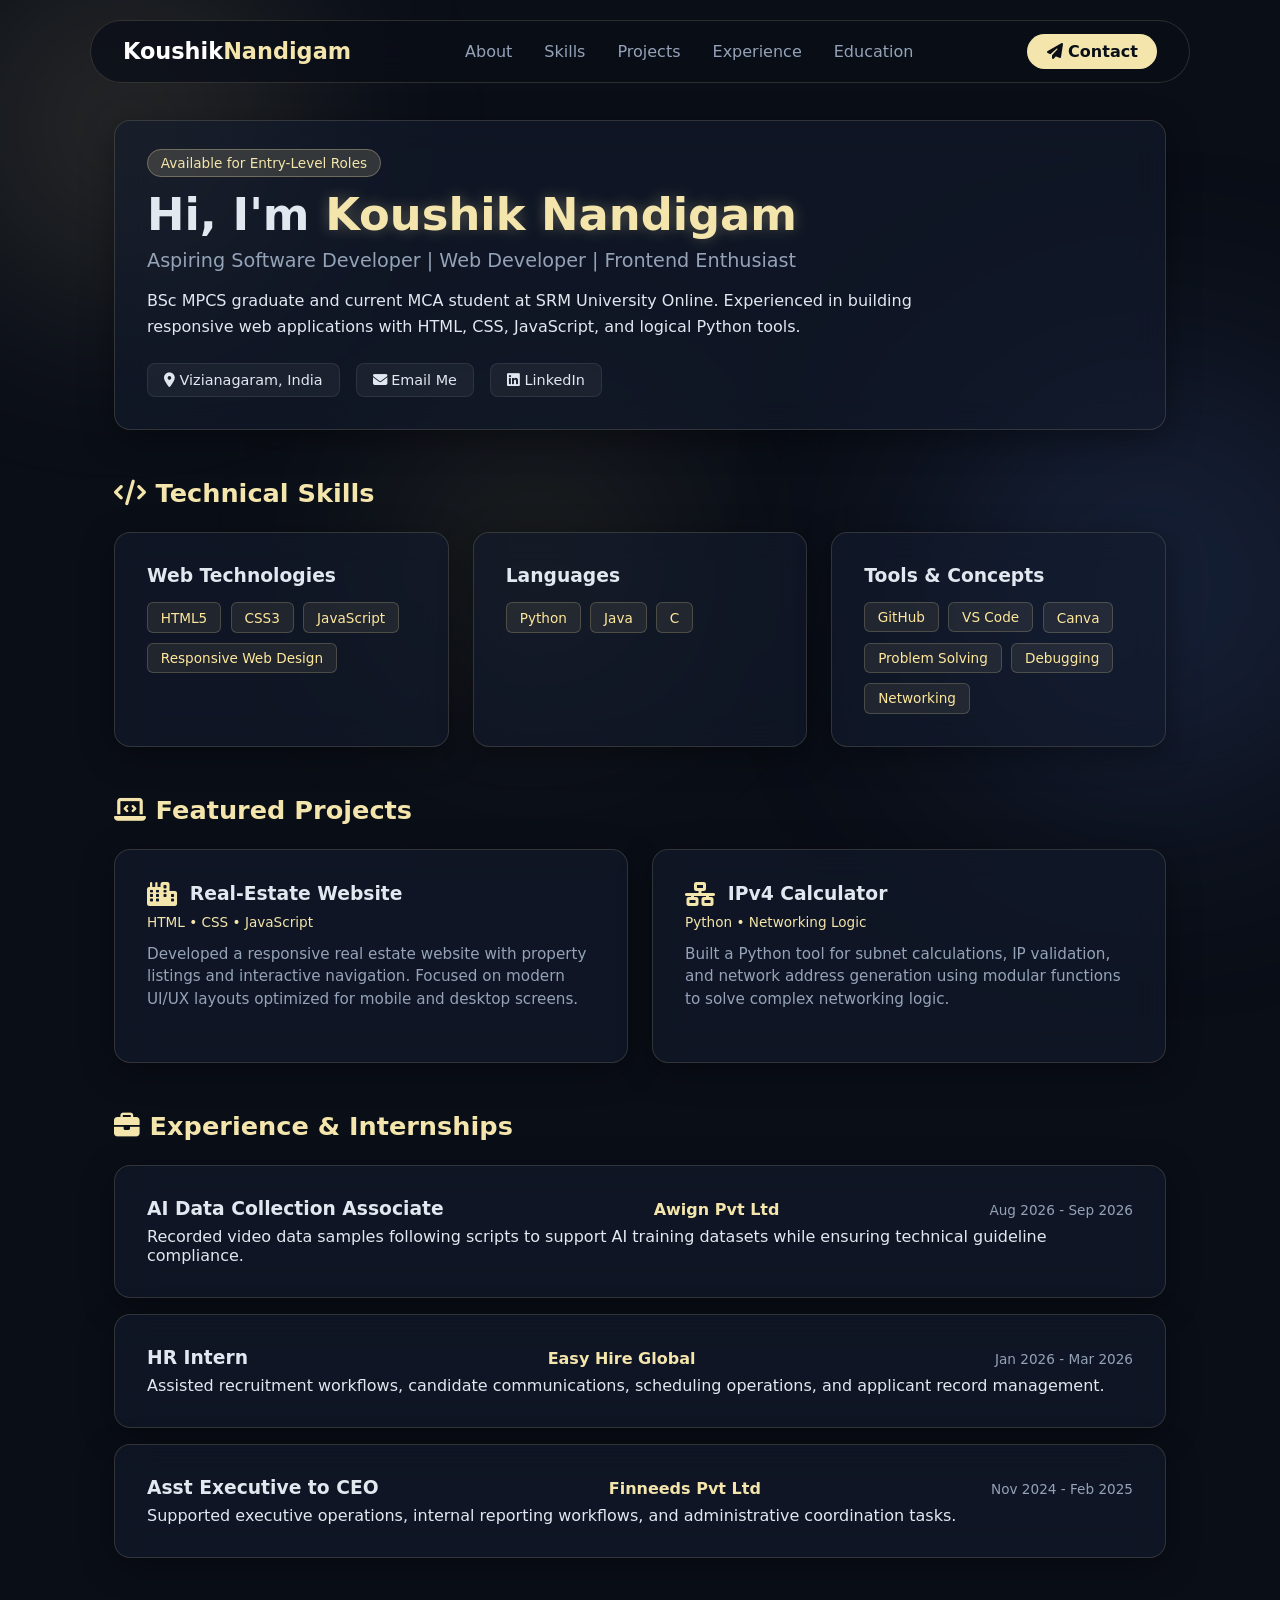
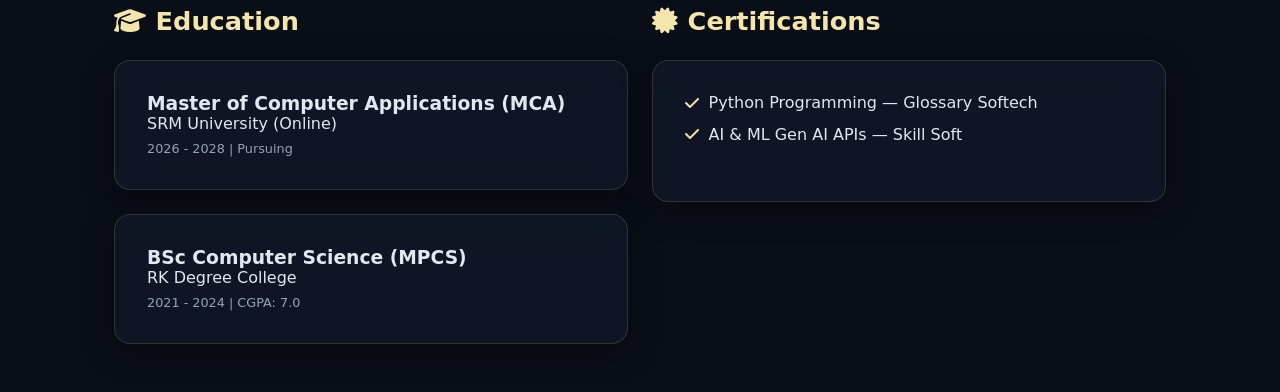
==== index.html @ 9cb1142a "Add files via upload" ====
<!DOCTYPE html>
<html lang="en">
<head>
    <meta charset="UTF-8">
    <meta name="viewport" content="width=device-width, initial-scale=1.0">
    <title>Koushik Nandigam | Software & Frontend Developer</title>
    <link rel="stylesheet" href="style.css">
    <!-- Font Awesome Icons -->
    <link rel="stylesheet" href="https://cdnjs.cloudflare.com/ajax/libs/font-awesome/6.4.0/css/all.min.css">
</head>
<body>

    <!-- Background Animated Glow Orbs -->
    <div class="glow-orb orb-1"></div>
    <div class="glow-orb orb-2"></div>
    <div class="glow-orb orb-3"></div>

    <!-- Navigation -->
    <nav class="glass-nav">
        <div class="logo">Koushik<span>Nandigam</span></div>
        <ul class="nav-links">
            <li><a href="#about">About</a></li>
            <li><a href="#skills">Skills</a></li>
            <li><a href="#projects">Projects</a></li>
            <li><a href="#experience">Experience</a></li>
            <li><a href="#education">Education</a></li>
        </ul>
        <a href="mailto:nandigamkoushik16@gmail.com" class="btn-primary"><i class="fa-solid fa-paper-plane"></i> Contact</a>
    </nav>

    <!-- Main Container -->
    <main class="container">

        <!-- Hero Section -->
        <section id="about" class="glass-card hero-card">
            <div class="hero-content">
                <span class="badge">Available for Entry-Level Roles</span>
                <h1>Hi, I'm <span class="highlight">Koushik Nandigam</span></h1>
                <p class="subtitle">Aspiring Software Developer | Web Developer | Frontend Enthusiast</p>
                <p class="bio">
                    BSc MPCS graduate and current MCA student at SRM University Online. Experienced in building responsive web applications with HTML, CSS, JavaScript, and logical Python tools.
                </p>
                <div class="contact-chips">
                    <span class="chip"><i class="fa-solid fa-location-dot"></i> Vizianagaram, India</span>
                    <a href="mailto:nandigamkoushik16@gmail.com" class="chip interactive"><i class="fa-solid fa-envelope"></i> Email Me</a>
                    <a href="https://linkedin.com/in/koushik-nandigam" target="_blank" class="chip interactive"><i class="fa-brands fa-linkedin"></i> LinkedIn</a>
                </div>
            </div>
        </section>

        <!-- Skills Section -->
        <section id="skills" class="section">
            <h2 class="section-title"><i class="fa-solid fa-code"></i> Technical Skills</h2>
            <div class="grid-3">
                <div class="glass-card skill-group">
                    <h3>Web Technologies</h3>
                    <div class="tags">
                        <span class="tag">HTML5</span>
                        <span class="tag">CSS3</span>
                        <span class="tag">JavaScript</span>
                        <span class="tag">Responsive Web Design</span>
                    </div>
                </div>
                <div class="glass-card skill-group">
                    <h3>Languages</h3>
                    <div class="tags">
                        <span class="tag">Python</span>
                        <span class="tag">Java</span>
                        <span class="tag">C</span>
                    </div>
                </div>
                <div class="glass-card skill-group">
                    <h3>Tools & Concepts</h3>
                    <div class="tags">
                        <span class="tag">GitHub</span>
                        <span class="tag">VS Code</span>
                        <span class="tag">Canva</span>
                        <span class="tag">Problem Solving</span>
                        <span class="tag">Debugging</span>
                        <span class="tag">Networking</span>
                    </div>
                </div>
            </div>
        </section>

        <!-- Projects Section -->
        <section id="projects" class="section">
            <h2 class="section-title"><i class="fa-solid fa-laptop-code"></i> Featured Projects</h2>
            <div class="grid-2">
                <div class="glass-card project-card">
                    <div class="project-header">
                        <i class="fa-solid fa-city project-icon"></i>
                        <h3>Real-Estate Website</h3>
                    </div>
                    <p class="project-tech">HTML • CSS • JavaScript</p>
                    <p class="project-desc">
                        Developed a responsive real estate website with property listings and interactive navigation. Focused on modern UI/UX layouts optimized for mobile and desktop screens.
                    </p>
                </div>

                <div class="glass-card project-card">
                    <div class="project-header">
                        <i class="fa-solid fa-network-wired project-icon"></i>
                        <h3>IPv4 Calculator</h3>
                    </div>
                    <p class="project-tech">Python • Networking Logic</p>
                    <p class="project-desc">
                        Built a Python tool for subnet calculations, IP validation, and network address generation using modular functions to solve complex networking logic.
                    </p>
                </div>
            </div>
        </section>

        <!-- Experience Section -->
        <section id="experience" class="section">
            <h2 class="section-title"><i class="fa-solid fa-briefcase"></i> Experience & Internships</h2>
            <div class="timeline">
                <div class="glass-card timeline-item">
                    <div class="timeline-header">
                        <h3>AI Data Collection Associate</h3>
                        <span class="company">Awign Pvt Ltd</span>
                        <span class="date">Aug 2026 - Sep 2026</span>
                    </div>
                    <p>Recorded video data samples following scripts to support AI training datasets while ensuring technical guideline compliance.</p>
                </div>

                <div class="glass-card timeline-item">
                    <div class="timeline-header">
                        <h3>HR Intern</h3>
                        <span class="company">Easy Hire Global</span>
                        <span class="date">Jan 2026 - Mar 2026</span>
                    </div>
                    <p>Assisted recruitment workflows, candidate communications, scheduling operations, and applicant record management.</p>
                </div>

                <div class="glass-card timeline-item">
                    <div class="timeline-header">
                        <h3>Asst Executive to CEO</h3>
                        <span class="company">Finneeds Pvt Ltd</span>
                        <span class="date">Nov 2024 - Feb 2025</span>
                    </div>
                    <p>Supported executive operations, internal reporting workflows, and administrative coordination tasks.</p>
                </div>
            </div>
        </section>

        <!-- Education & Certifications -->
        <section id="education" class="section">
            <div class="grid-2">
                <div>
                    <h2 class="section-title"><i class="fa-solid fa-graduation-cap"></i> Education</h2>
                    <div class="glass-card edu-card">
                        <h3>Master of Computer Applications (MCA)</h3>
                        <p class="institution">SRM University (Online)</p>
                        <span class="badge-sm">2026 - 2028 | Pursuing</span>
                    </div>
                    <div class="glass-card edu-card margin-top">
                        <h3>BSc Computer Science (MPCS)</h3>
                        <p class="institution">RK Degree College</p>
                        <span class="badge-sm">2021 - 2024 | CGPA: 7.0</span>
                    </div>
                </div>

                <div>
                    <h2 class="section-title"><i class="fa-solid fa-certificate"></i> Certifications</h2>
                    <div class="glass-card cert-card">
                        <ul>
                            <li><i class="fa-solid fa-check"></i> Python Programming — Glossary Softech</li>
                            <li><i class="fa-solid fa-check"></i> AI & ML Gen AI APIs — Skill Soft</li>
                            <li><i class="fa-solid fa-
---- style.css ----
/* Color Scheme: Midnight Indigo & Vanilla Accent */
:root {
    --bg-dark: #0a0e17;
    --card-bg: rgba(19, 27, 46, 0.6);
    --card-border: rgba(243, 229, 171, 0.15);
    --vanilla-primary: #f3e5ab;
    --vanilla-glow: #ffe89c;
    --text-main: #e2e8f0;
    --text-muted: #94a3b8;
}

* {
    margin: 0;
    padding: 0;
    box-sizing: border-box;
    scroll-behavior: smooth;
}

body {
    font-family: 'Segoe UI', system-ui, -apple-system, sans-serif;
    background-color: var(--bg-dark);
    color: var(--text-main);
    overflow-x: hidden;
    position: relative;
    min-height: 100vh;
}

/* Background Animated Glass Glows */
.glow-orb {
    position: fixed;
    border-radius: 50%;
    filter: blur(100px);
    z-index: -1;
    animation: floatOrb 12s infinite alternate ease-in-out;
}

.orb-1 {
    width: 350px;
    height: 350px;
    background: rgba(243, 229, 171, 0.12);
    top: -50px;
    left: -50px;
}

.orb-2 {
    width: 450px;
    height: 450px;
    background: rgba(45, 64, 110, 0.35);
    bottom: 10%;
    right: -100px;
    animation-delay: -5s;
}

.orb-3 {
    width: 300px;
    height: 300px;
    background: rgba(255, 232, 156, 0.08);
    top: 45%;
    left: 30%;
}

@keyframes floatOrb {
    0% { transform: translate(0, 0) scale(1); }
    100% { transform: translate(40px, 50px) scale(1.1); }
}

/* Base Glassmorphism Card Style */
.glass-card {
    background: var(--card-bg);
    backdrop-filter: blur(16px);
    -webkit-backdrop-filter: blur(16px);
    border: 1px solid var(--card-border);
    border-radius: 16px;
    padding: 2rem;
    box-shadow: 0 8px 32px 0 rgba(0, 0, 0, 0.37);
    transition: all 0.3s cubic-bezier(0.25, 0.8, 0.25, 1);
}

.glass-card:hover {
    transform: translateY(-6px);
    border-color: rgba(243, 229, 171, 0.4);
    box-shadow: 0 12px 40px 0 rgba(243, 229, 171, 0.12);
}

/* Navigation Bar */
.glass-nav {
    position: fixed;
    top: 20px;
    left: 50%;
    transform: translateX(-50%);
    width: 90%;
    max-width: 1100px;
    padding: 0.8rem 2rem;
    background: rgba(10, 14, 23, 0.75);
    backdrop-filter: blur(20px);
    border: 1px solid var(--card-border);
    border-radius: 50px;
    display: flex;
    justify-content: space-between;
    align-items: center;
    z-index: 1000;
}

.logo {
    font-size: 1.4rem;
    font-weight: 700;
    color: #fff;
}

.logo span {
    color: var(--vanilla-primary);
}

.nav-links {
    display: flex;
    list-style: none;
    gap: 2rem;
}

.nav-links a {
    color: var(--text-muted);
    text-decoration: none;
    font-weight: 500;
    transition: color 0.3s;
}

.nav-links a:hover {
    color: var(--vanilla-primary);
}

/* Container */
.container {
    max-width: 1100px;
    margin: 120px auto 40px auto;
    padding: 0 1.5rem;
}

/* Hero Section */
.hero-card {
    margin-bottom: 3rem;
}

.badge {
    background: rgba(243, 229, 171, 0.15);
    color: var(--vanilla-primary);
    padding: 0.3rem 0.8rem;
    border-radius: 20px;
    font-size: 0.85rem;
    border: 1px solid rgba(243, 229, 171, 0.3);
}

h1 {
    font-size: 2.8rem;
    margin: 1rem 0 0.5rem 0;
}

.highlight {
    color: var(--vanilla-primary);
    text-shadow: 0 0 15px rgba(243, 229, 171, 0.3);
}

.subtitle {
    font-size: 1.2rem;
    color: var(--text-muted);
    margin-bottom: 1rem;
}

.bio {
    line-height: 1.6;
    margin-bottom: 1.5rem;
    max-width: 800px;
}

.contact-chips {
    display: flex;
    gap: 1rem;
    flex-wrap: wrap;
}

.chip {
    background: rgba(255, 255, 255, 0.05);
    padding: 0.5rem 1rem;
    border-radius: 8px;
    font-size: 0.9rem;
    color: var(--text-main);
    text-decoration: none;
    border: 1px solid rgba(255, 255, 255, 0.08);
}

.chip.interactive:hover {
    background: var(--vanilla-primary);
    color: var(--bg-dark);
    font-weight: 600;
}

/* Section Common Styling */
.section {
    margin-bottom: 3rem;
}

.section-title {
    font-size: 1.6rem;
    margin-bottom: 1.5rem;
    color: var(--vanilla-primary);
    display: flex;
    align-items: center;
    gap: 0.6rem;
}

/* Grids */
.grid-2 {
    display: grid;
    grid-template-columns: repeat(auto-fit, minmax(320px, 1fr));
    gap: 1.5rem;
}

.grid-3 {
    display: grid;
    grid-template-columns: repeat(auto-fit, minmax(250px, 1fr));
    gap: 1.5rem;
}

/* Skills */
.tags {
    display: flex;
    flex-wrap: wrap;
    gap: 0.6rem;
    margin-top: 1rem;
}

.tag {
    background: rgba(243, 229, 171, 0.08);
    border: 1px solid rgba(243, 229, 171, 0.2);
    color: var(--vanilla-glow);
    padding: 0.4rem 0.8rem;
    border-radius: 6px;
    font-size: 0.85rem;
}

/* Projects */
.project-header {
    display: flex;
    align-items: center;
    gap: 0.8rem;
    margin-bottom: 0.5rem;
}

.project-icon {
    font-size: 1.5rem;
    color: var(--vanilla-primary);
}

.project-tech {
    color: var(--vanilla-primary);
    font-size: 0.85rem;
    margin-bottom: 0.8rem;
}

.project-desc {
    color: var(--text-muted);
    font-size: 0.95rem;
    line-height: 1.5;
    margin-bottom: 1.2rem;
}

/* Buttons */
.btn-primary {
    background: var(--vanilla-primary);
    color: var(--bg-dark);
    padding: 0.5rem 1.2rem;
    border-radius: 25px;
    text-decoration: none;
    font-weight: 600;
    transition: transform 0.2s, box-shadow 0.2s;
}

.btn-primary:hover {
    transform: scale(1.05);
    box-shadow: 0 0 15px rgba(243, 229, 171, 0.5);
}

.btn-secondary {
    background: transparent;
    border: 1px solid var(--vanilla-primary);
    color: var(--vanilla-primary);
    padding: 0.5rem 1rem;
    border-radius: 6px;
    cursor: pointer;
    transition: all 0.2s;
}

.btn-secondary:hover {
    background: var(--vanilla-primary);
    color: var(--bg-dark);
}

/* Timeline */
.timeline {
    display: flex;
    flex-direction: column;
    gap: 1rem;
}

.timeline-header {
    display: flex;
    flex-wrap: wrap;
    justify-content: space-between;
    align-items: baseline;
    margin-bottom: 0.5rem;
}

.company {
    color: var(--vanilla-primary);
    font-weight: 600;
}

.date {
    color: var(--text-muted);
    font-size: 0.85rem;
}

/* Education & Certifications */
.margin-top {
    margin-top: 1.5rem;
}

.badge-sm {
    display: inline-block;
    margin-top: 0.5rem;
    font-size: 0.8rem;
    color: var(--text-muted);
}

.cert-card ul {
    list-style: none;
}

.cert-card li {
    margin-bottom: 0.8rem;
    display: flex;
    align-items: center;
    gap: 0.6rem;
}

.cert-card i {
    color: var(--vanilla-primary);
}

footer {
    text-align: center;
    padding: 2rem;
    color: var(--text-muted);
    font-size: 0.85rem;
}
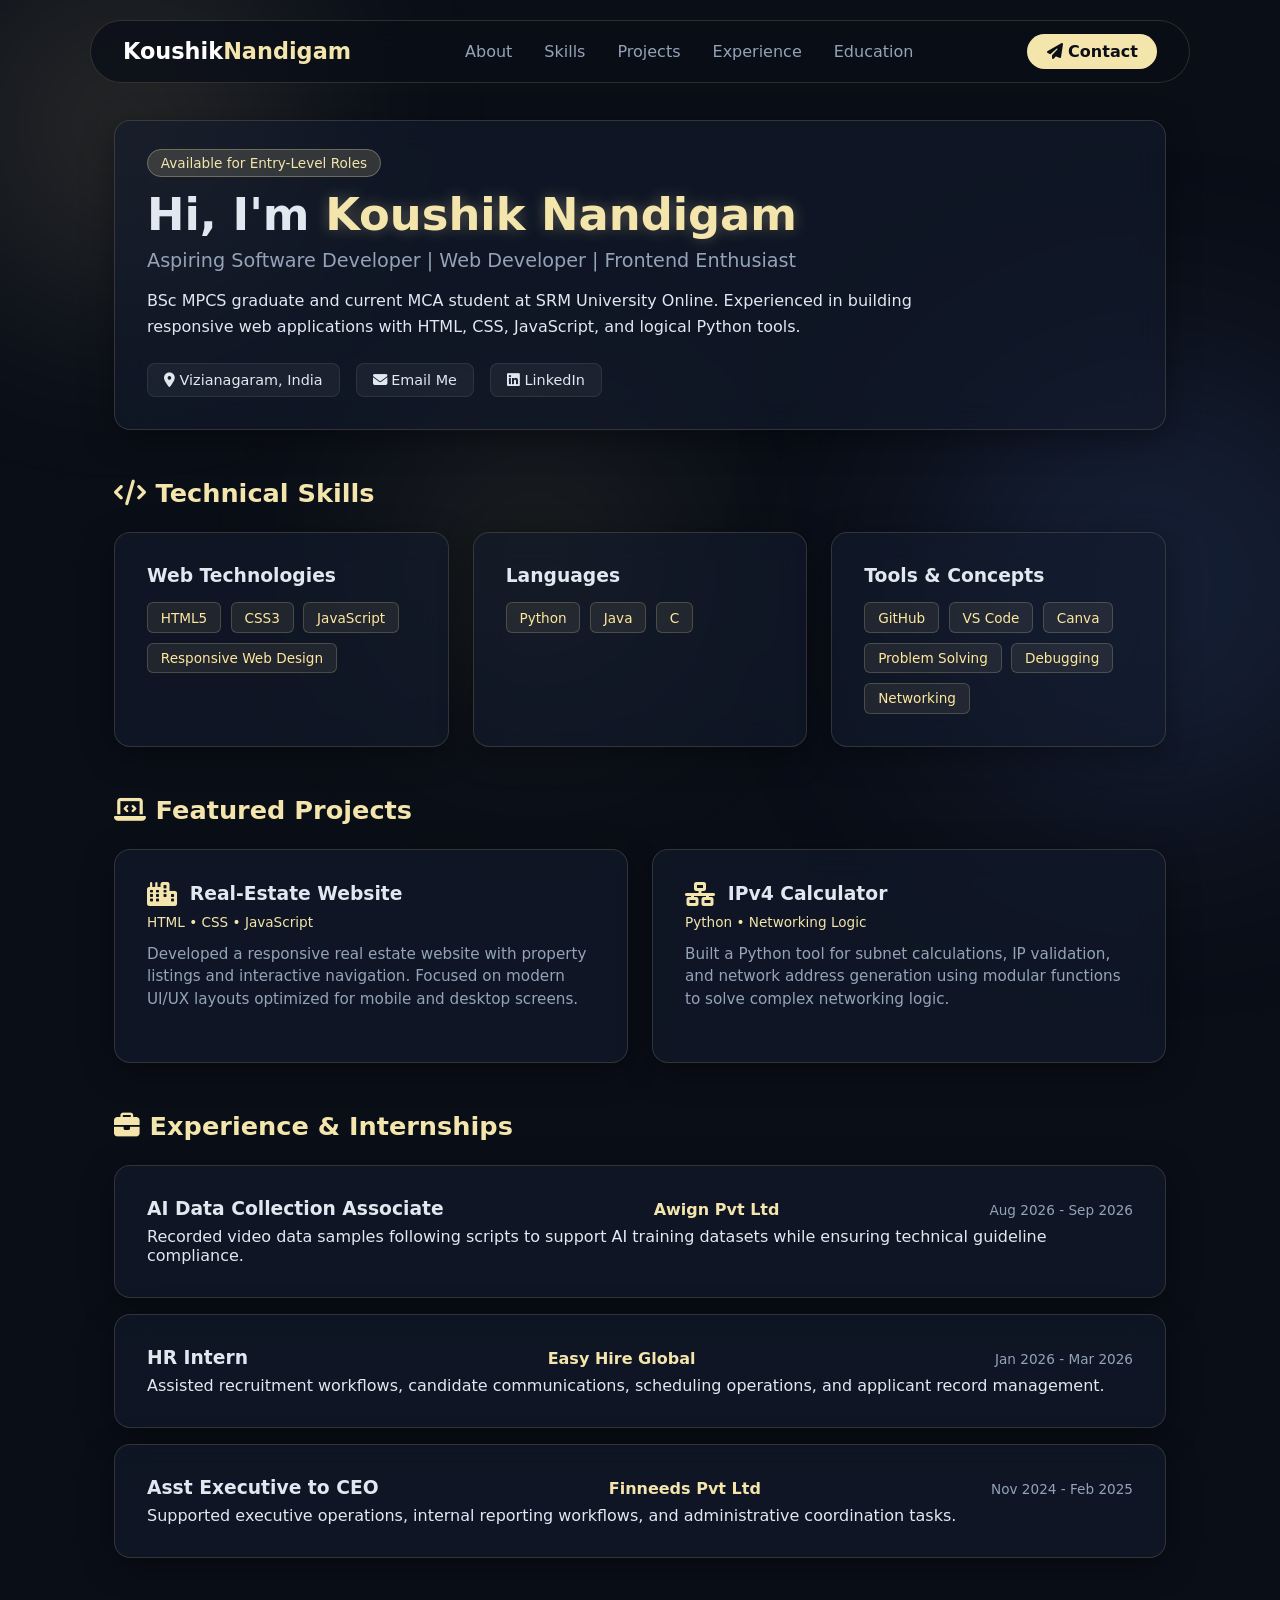
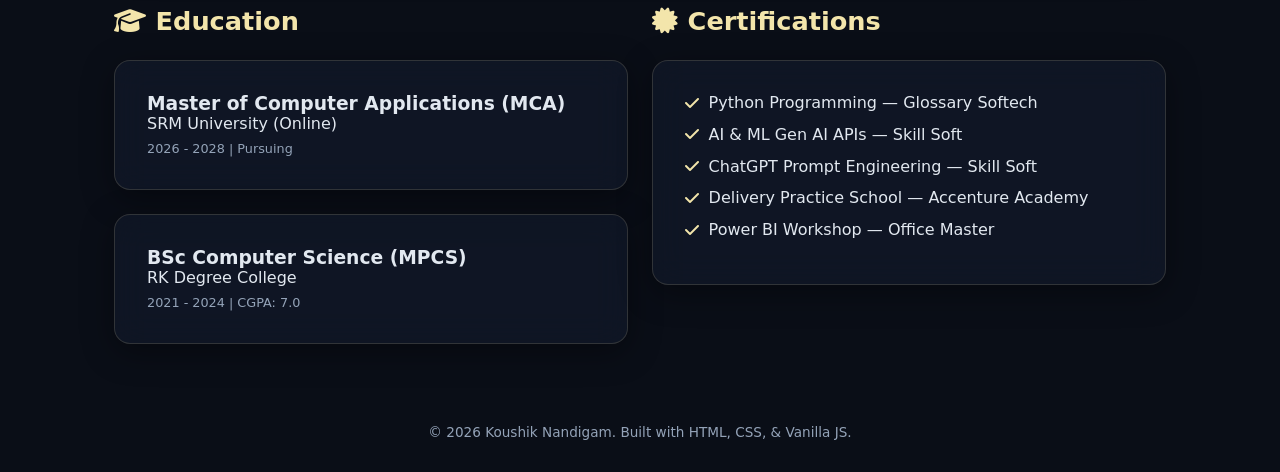
==== commit bffe071a: "Update index.html" ====
--- a/index.html
+++ b/index.html
@@ -167,4 +167,21 @@
                         <ul>
                             <li><i class="fa-solid fa-check"></i> Python Programming — Glossary Softech</li>
                             <li><i class="fa-solid fa-check"></i> AI & ML Gen AI APIs — Skill Soft</li>
-                            <li><i class="fa-solid fa-+                            <li><i class="fa-solid fa-check"></i> ChatGPT Prompt Engineering — Skill Soft</li>
+                            <li><i class="fa-solid fa-check"></i> Delivery Practice School — Accenture Academy</li>
+                            <li><i class="fa-solid fa-check"></i> Power BI Workshop — Office Master</li>
+                        </ul>
+                    </div>
+                </div>
+            </div>
+        </section>
+
+    </main>
+
+    <footer>
+        <p>© 2026 Koushik Nandigam. Built with HTML, CSS, & Vanilla JS.</p>
+    </footer>
+
+    <script src="script.js"></script>
+</body>
+</html>
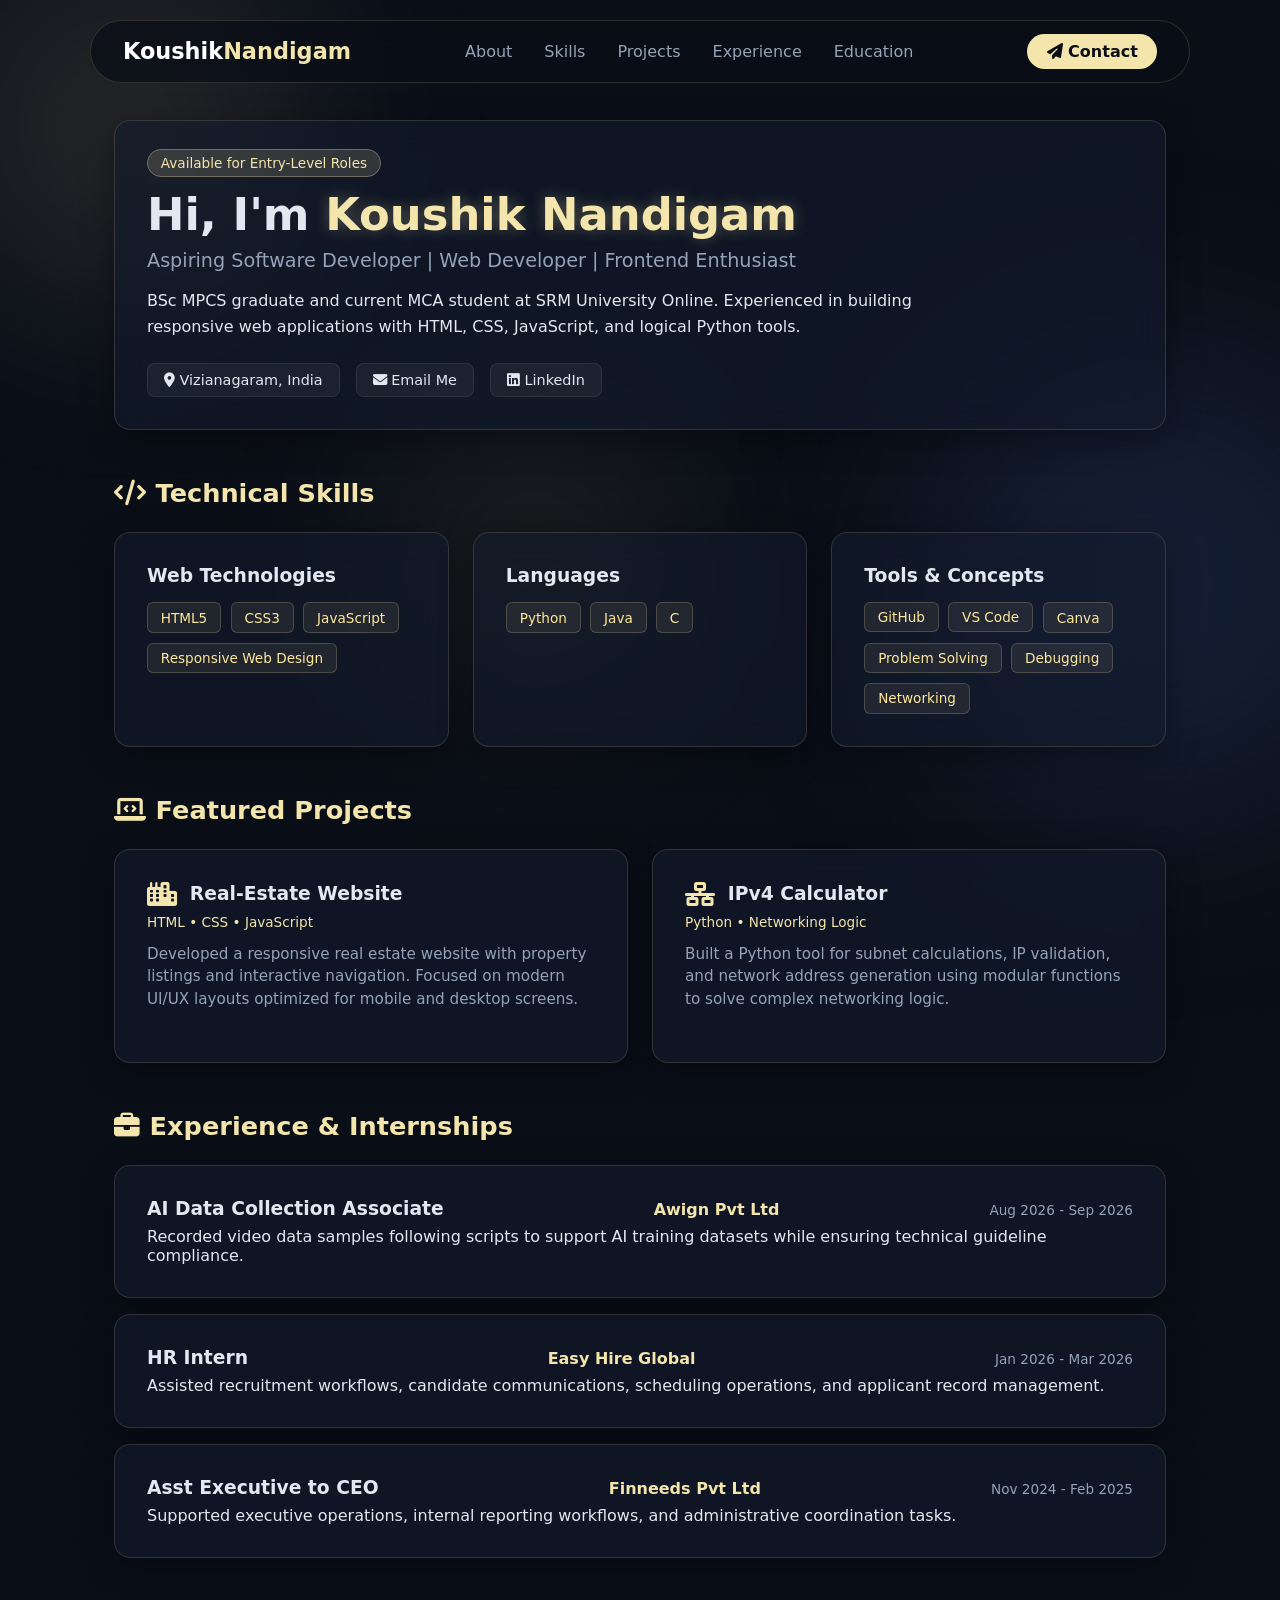
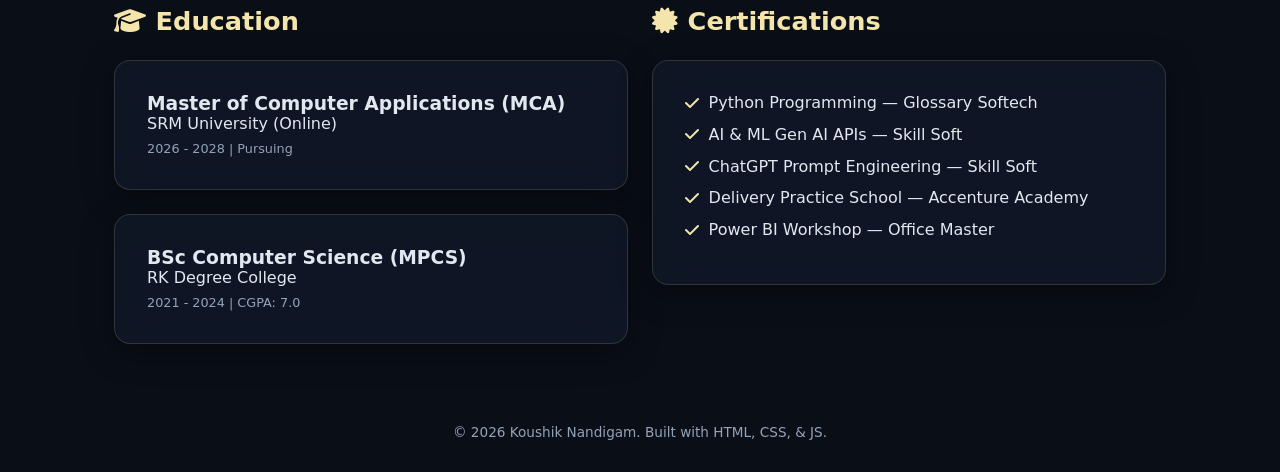
==== commit 4d257f24: "Update index.html" ====
--- a/index.html
+++ b/index.html
@@ -179,7 +179,7 @@
     </main>
 
     <footer>
-        <p>© 2026 Koushik Nandigam. Built with HTML, CSS, & Vanilla JS.</p>
+        <p>© 2026 Koushik Nandigam. Built with HTML, CSS, & JS.</p>
     </footer>
 
     <script src="script.js"></script>
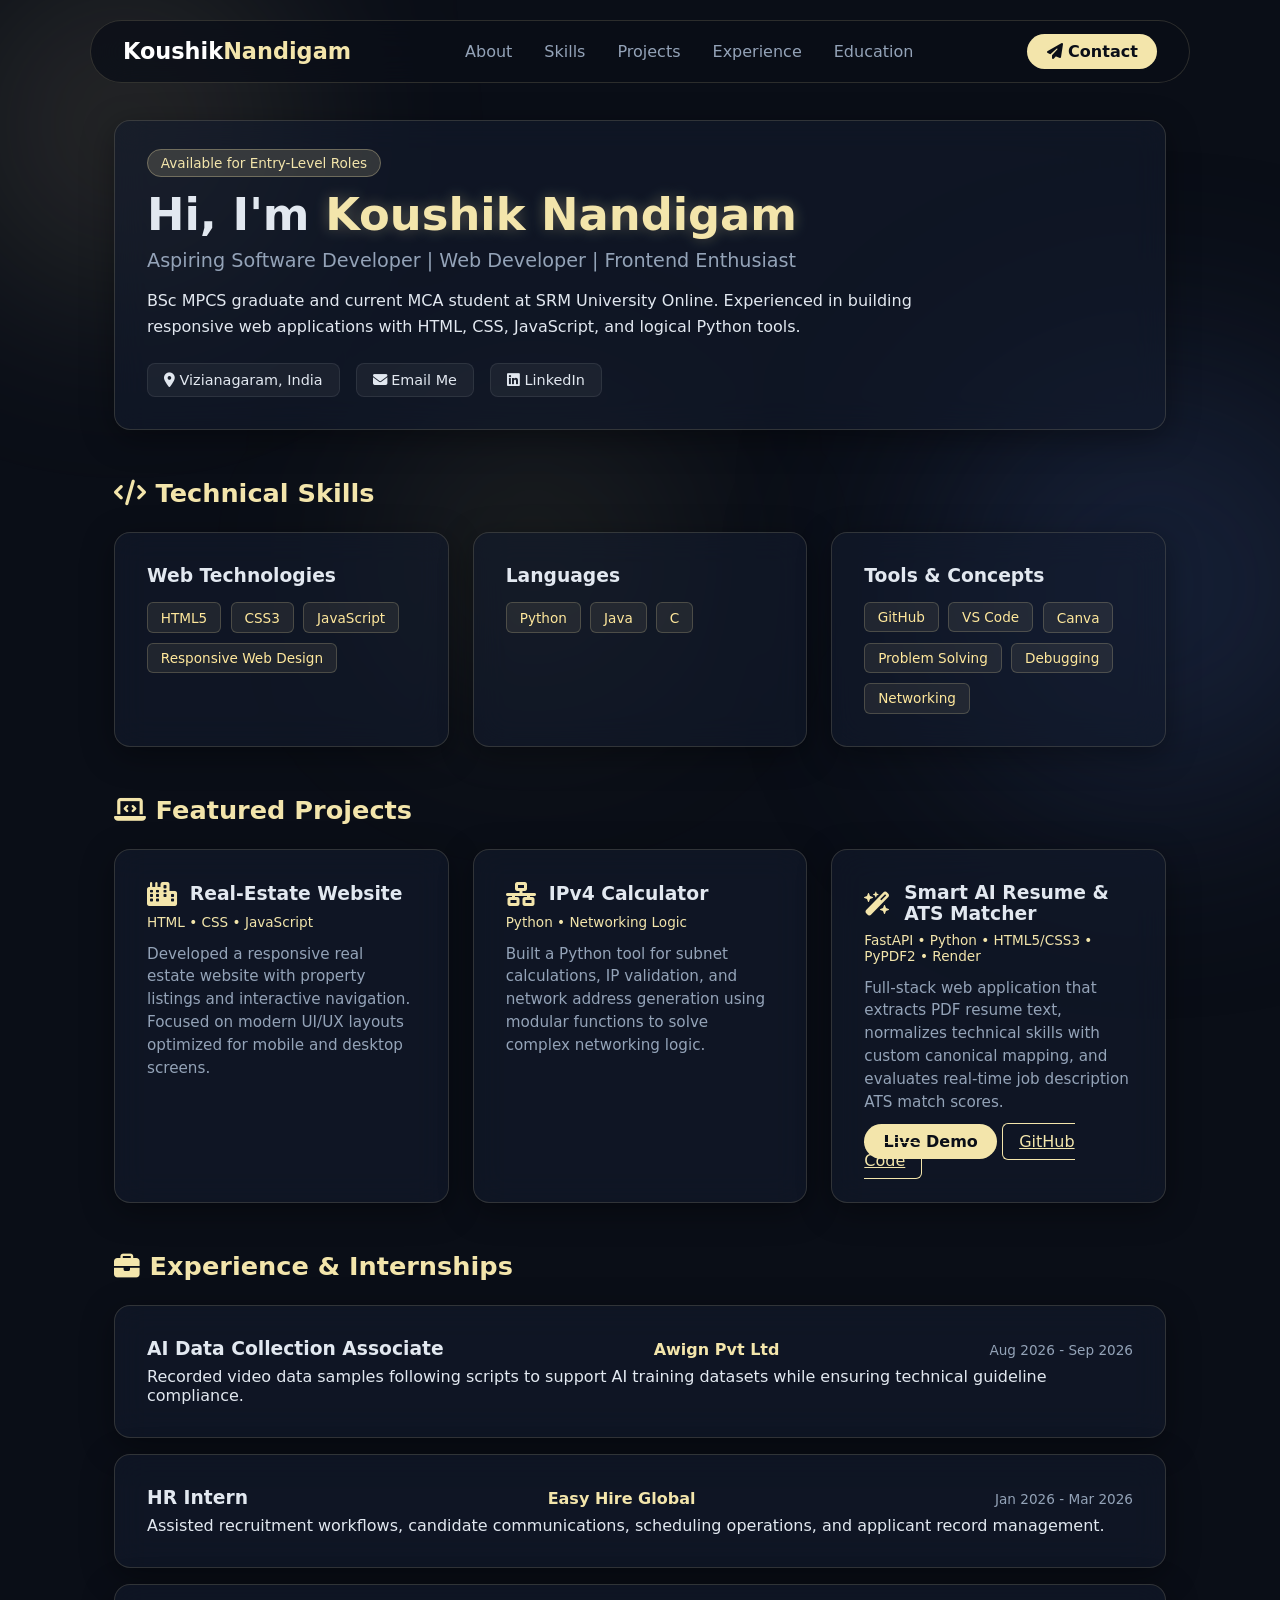
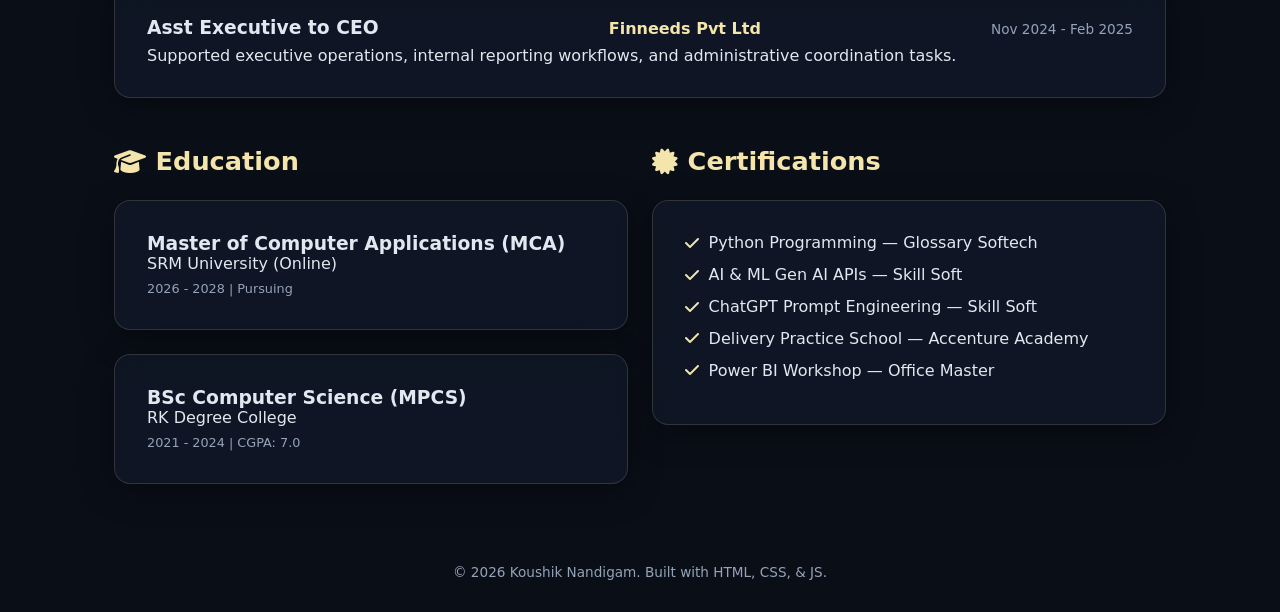
==== commit 248d9097: "Update index.html" ====
--- a/index.html
+++ b/index.html
@@ -108,6 +108,21 @@
                         Built a Python tool for subnet calculations, IP validation, and network address generation using modular functions to solve complex networking logic.
                     </p>
                 </div>
+
+                <div class="glass-card project-card">
+                    <div class="project-header">
+                        <i class="fa-solid fa-wand-magic-sparkles project-icon"></i>
+                        <h3>Smart AI Resume & ATS Matcher</h3>
+                   </div>
+                   <p class="project-tech">FastAPI • Python • HTML5/CSS3 • PyPDF2 • Render</p>
+                   <p class="project-desc">
+                       Full-stack web application that extracts PDF resume text, normalizes technical skills with custom canonical mapping, and evaluates real-time job description ATS match scores.
+                   </p>
+                   <div class="project-links">
+                   <a href="https://koushiknandigam16.github.io/ai-resume-matcher/" target="_blank" class="btn-primary">Live Demo</a>
+                   <a href="https://github.com/koushiknandigam16/ai-resume-matcher" target="_blank" class="btn-secondary">GitHub Code</a>
+                </div>
+              </div>
             </div>
         </section>
 
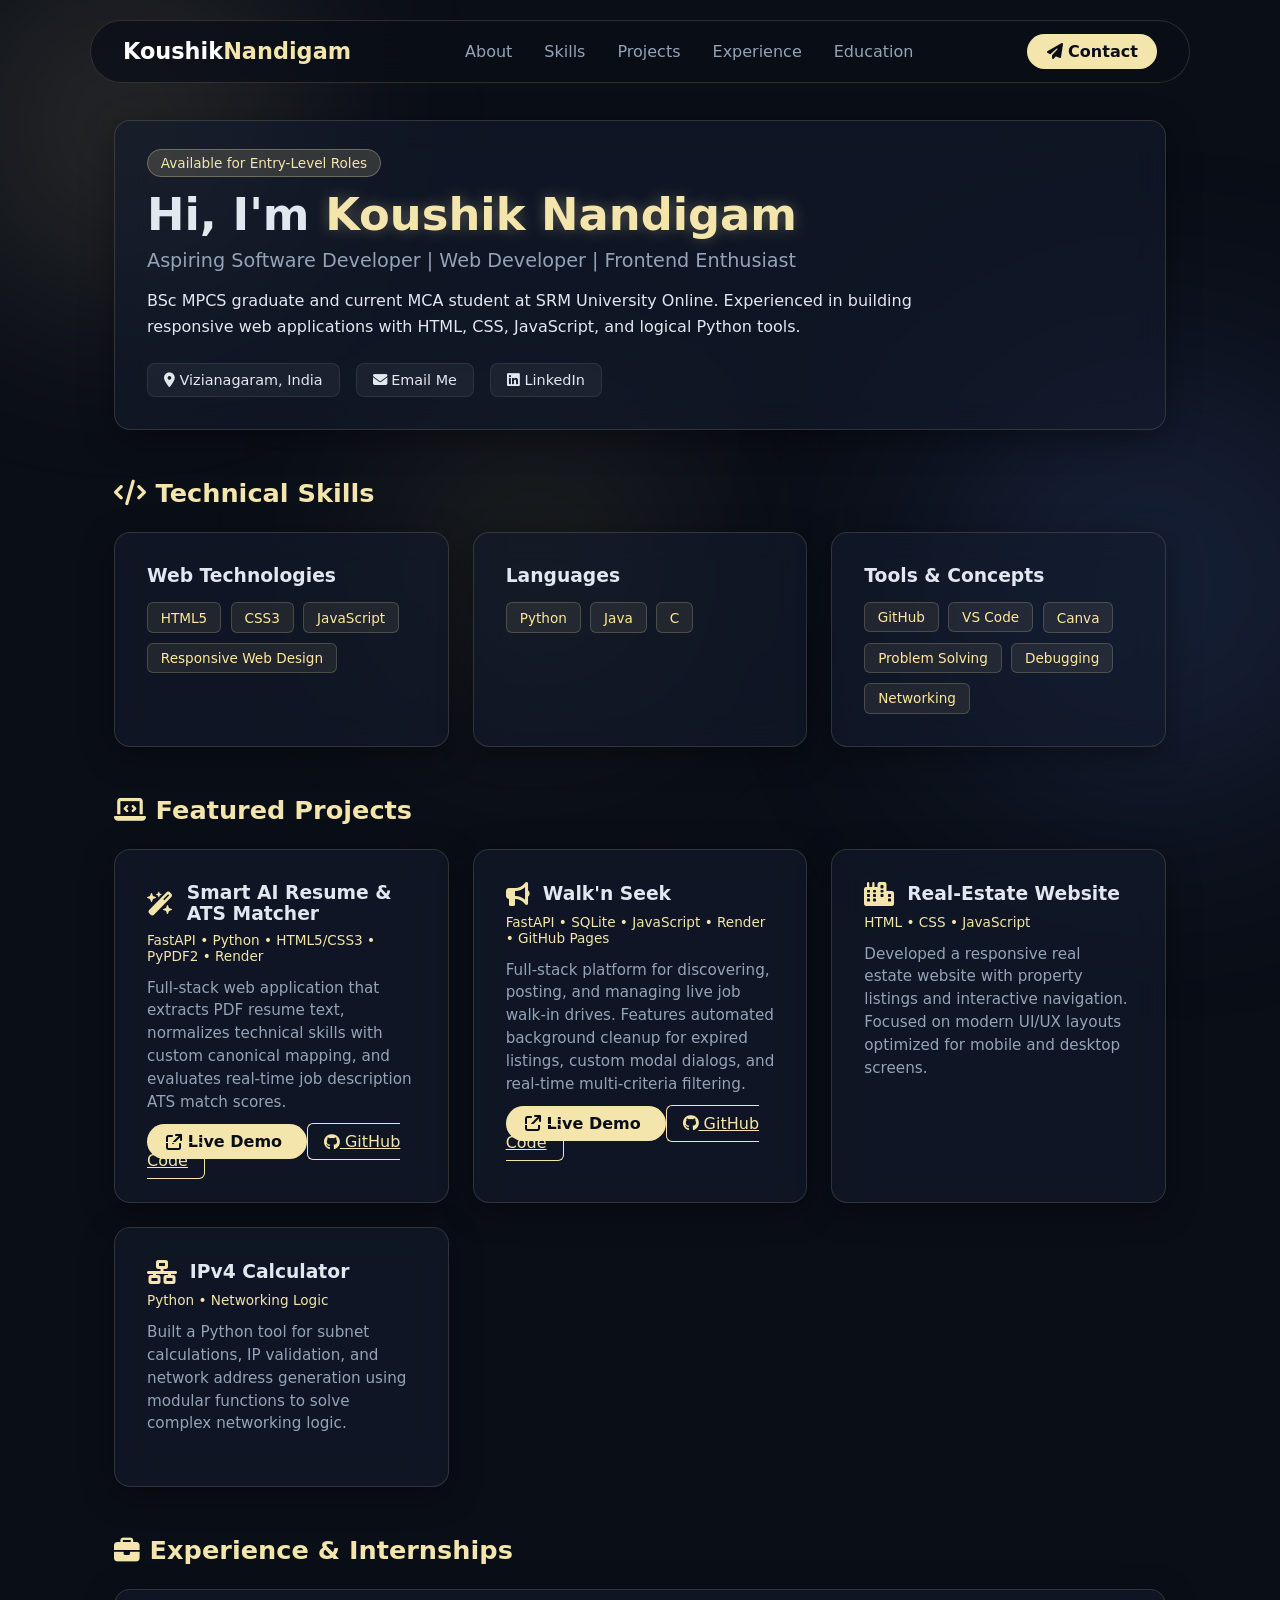
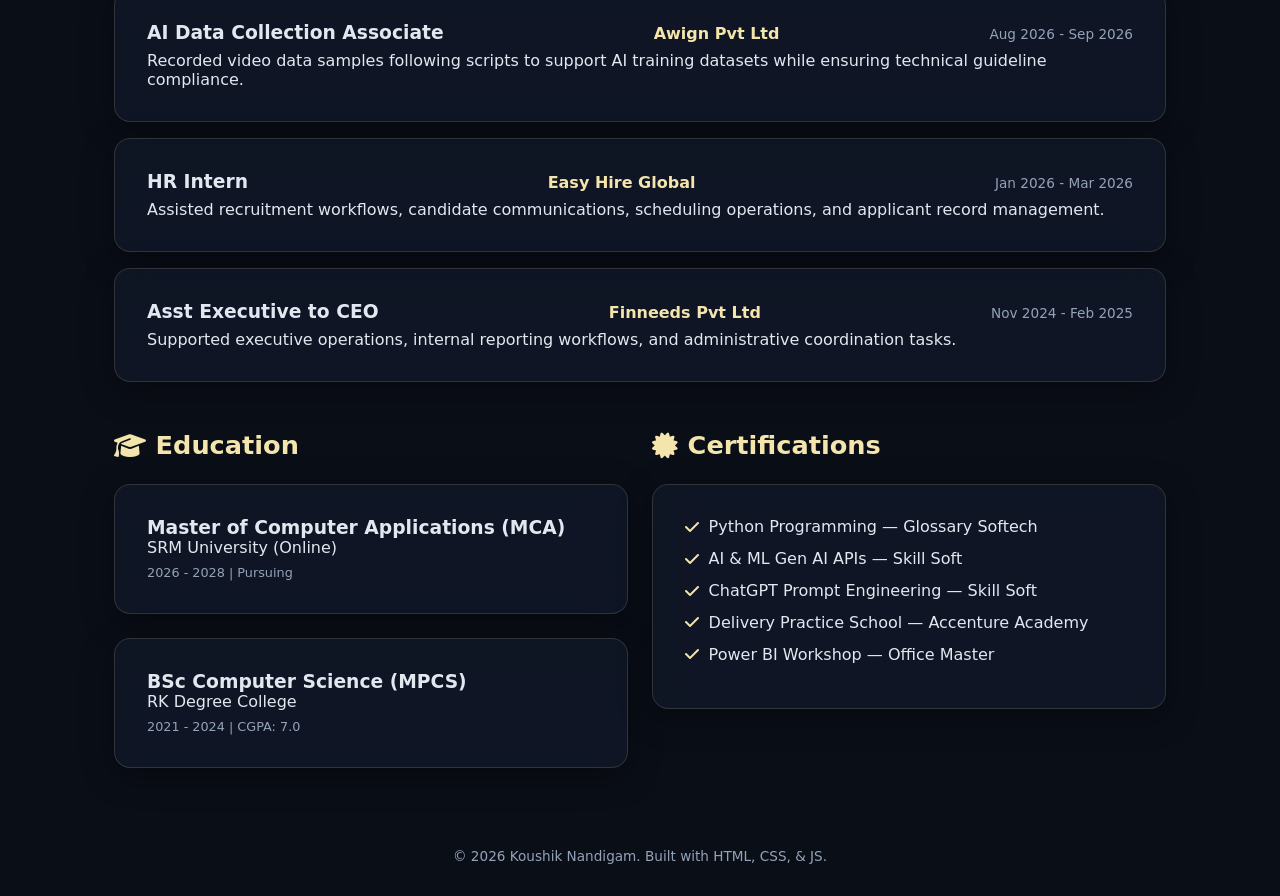
==== commit 5a63c1ba: "Update index.html" ====
--- a/index.html
+++ b/index.html
@@ -87,6 +87,48 @@
         <section id="projects" class="section">
             <h2 class="section-title"><i class="fa-solid fa-laptop-code"></i> Featured Projects</h2>
             <div class="grid-2">
+
+                <!-- Project 1: Smart AI Resume & ATS Matcher -->
+                <div class="glass-card project-card">
+                    <div class="project-header">
+                        <i class="fa-solid fa-wand-magic-sparkles project-icon"></i>
+                        <h3>Smart AI Resume & ATS Matcher</h3>
+                    </div>
+                    <p class="project-tech">FastAPI • Python • HTML5/CSS3 • PyPDF2 • Render</p>
+                    <p class="project-desc">
+                        Full-stack web application that extracts PDF resume text, normalizes technical skills with custom canonical mapping, and evaluates real-time job description ATS match scores.
+                    </p>
+                    <div class="project-links">
+                        <a href="https://koushiknandigam16.github.io/ai-resume-matcher/" target="_blank" rel="noopener" class="btn-primary btn-sm">
+                            <i class="fa-solid fa-arrow-up-right-from-square"></i> Live Demo
+                        </a>
+                        <a href="https://github.com/koushiknandigam16/ai-resume-matcher" target="_blank" rel="noopener" class="btn-secondary btn-sm">
+                            <i class="fa-brands fa-github"></i> GitHub Code
+                        </a>
+                    </div>
+                </div>
+
+                <!-- Project 2: Walk'n Seek -->
+                <div class="glass-card project-card">
+                    <div class="project-header">
+                        <i class="fa-solid fa-bullhorn project-icon"></i>
+                        <h3>Walk'n Seek</h3>
+                    </div>
+                    <p class="project-tech">FastAPI • SQLite • JavaScript • Render • GitHub Pages</p>
+                    <p class="project-desc">
+                        Full-stack platform for discovering, posting, and managing live job walk-in drives. Features automated background cleanup for expired listings, custom modal dialogs, and real-time multi-criteria filtering.
+                    </p>
+                    <div class="project-links">
+                        <a href="https://koushiknandigam16.github.io/walkn-seek/" target="_blank" rel="noopener" class="btn-primary btn-sm">
+                            <i class="fa-solid fa-arrow-up-right-from-square"></i> Live Demo
+                        </a>
+                        <a href="https://github.com/koushiknandigam16/walkn-seek" target="_blank" rel="noopener" class="btn-secondary btn-sm">
+                            <i class="fa-brands fa-github"></i> GitHub Code
+                        </a>
+                    </div>
+                </div>
+
+                <!-- Project 3: Real-Estate Website -->
                 <div class="glass-card project-card">
                     <div class="project-header">
                         <i class="fa-solid fa-city project-icon"></i>
@@ -98,6 +140,7 @@
                     </p>
                 </div>
 
+                <!-- Project 4: IPv4 Calculator -->
                 <div class="glass-card project-card">
                     <div class="project-header">
                         <i class="fa-solid fa-network-wired project-icon"></i>
@@ -109,20 +152,6 @@
                     </p>
                 </div>
 
-                <div class="glass-card project-card">
-                    <div class="project-header">
-                        <i class="fa-solid fa-wand-magic-sparkles project-icon"></i>
-                        <h3>Smart AI Resume & ATS Matcher</h3>
-                   </div>
-                   <p class="project-tech">FastAPI • Python • HTML5/CSS3 • PyPDF2 • Render</p>
-                   <p class="project-desc">
-                       Full-stack web application that extracts PDF resume text, normalizes technical skills with custom canonical mapping, and evaluates real-time job description ATS match scores.
-                   </p>
-                   <div class="project-links">
-                   <a href="https://koushiknandigam16.github.io/ai-resume-matcher/" target="_blank" class="btn-primary">Live Demo</a>
-                   <a href="https://github.com/koushiknandigam16/ai-resume-matcher" target="_blank" class="btn-secondary">GitHub Code</a>
-                </div>
-              </div>
             </div>
         </section>
 
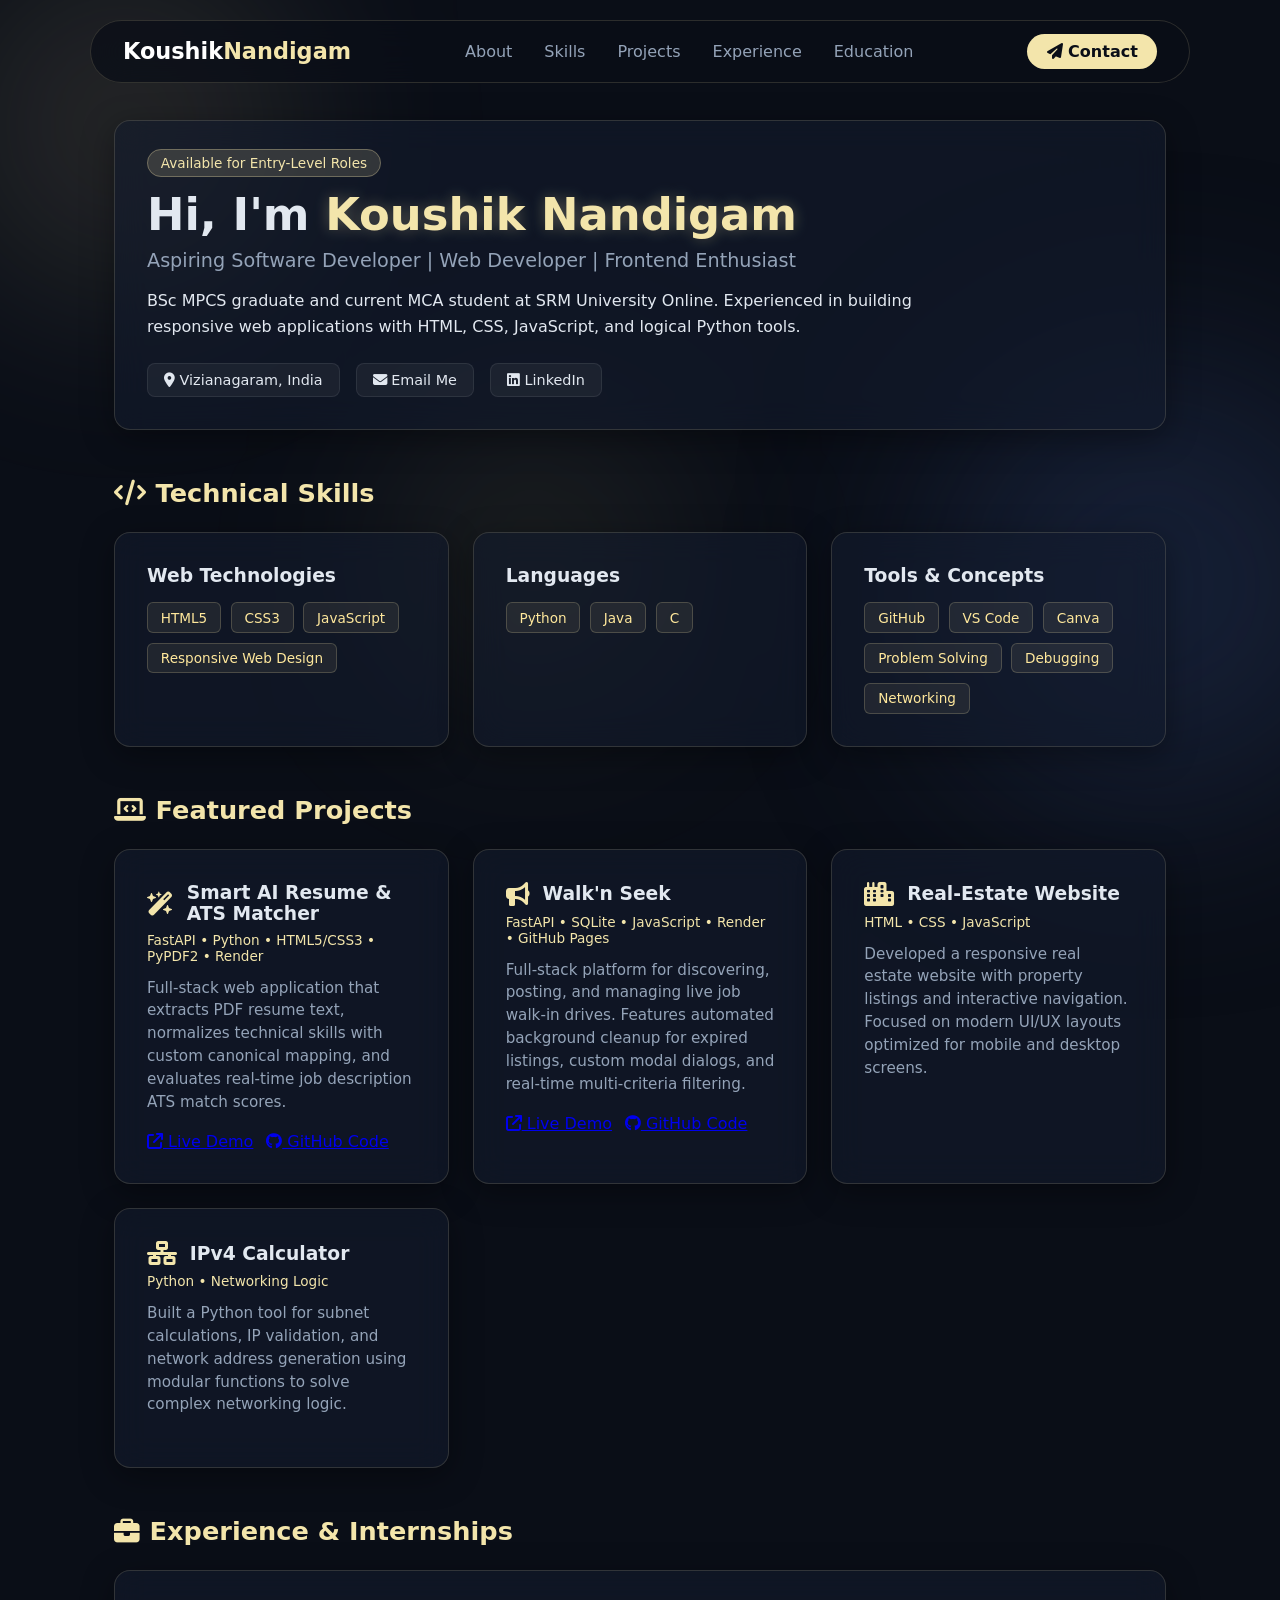
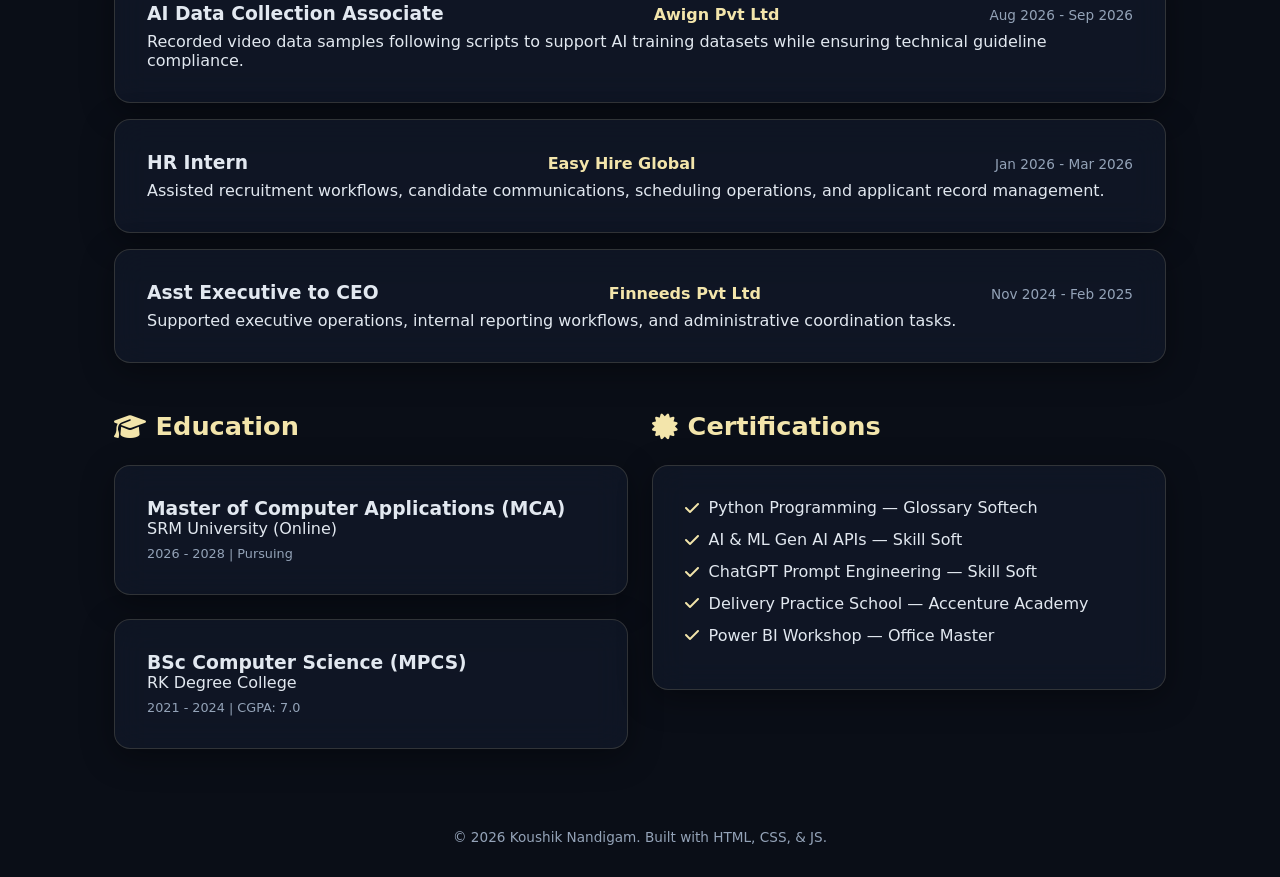
==== commit fe880fe8: "Update index.html" ====
--- a/index.html
+++ b/index.html
@@ -88,46 +88,45 @@
             <h2 class="section-title"><i class="fa-solid fa-laptop-code"></i> Featured Projects</h2>
             <div class="grid-2">
 
-                <!-- Project 1: Smart AI Resume & ATS Matcher -->
-                <div class="glass-card project-card">
-                    <div class="project-header">
-                        <i class="fa-solid fa-wand-magic-sparkles project-icon"></i>
-                        <h3>Smart AI Resume & ATS Matcher</h3>
-                    </div>
-                    <p class="project-tech">FastAPI • Python • HTML5/CSS3 • PyPDF2 • Render</p>
-                    <p class="project-desc">
-                        Full-stack web application that extracts PDF resume text, normalizes technical skills with custom canonical mapping, and evaluates real-time job description ATS match scores.
-                    </p>
-                    <div class="project-links">
-                        <a href="https://koushiknandigam16.github.io/ai-resume-matcher/" target="_blank" rel="noopener" class="btn-primary btn-sm">
-                            <i class="fa-solid fa-arrow-up-right-from-square"></i> Live Demo
-                        </a>
-                        <a href="https://github.com/koushiknandigam16/ai-resume-matcher" target="_blank" rel="noopener" class="btn-secondary btn-sm">
-                            <i class="fa-brands fa-github"></i> GitHub Code
-                        </a>
-                    </div>
-                </div>
-
-                <!-- Project 2: Walk'n Seek -->
-                <div class="glass-card project-card">
-                    <div class="project-header">
-                        <i class="fa-solid fa-bullhorn project-icon"></i>
-                        <h3>Walk'n Seek</h3>
-                    </div>
-                    <p class="project-tech">FastAPI • SQLite • JavaScript • Render • GitHub Pages</p>
-                    <p class="project-desc">
-                        Full-stack platform for discovering, posting, and managing live job walk-in drives. Features automated background cleanup for expired listings, custom modal dialogs, and real-time multi-criteria filtering.
-                    </p>
-                    <div class="project-links">
-                        <a href="https://koushiknandigam16.github.io/walkn-seek/" target="_blank" rel="noopener" class="btn-primary btn-sm">
-                            <i class="fa-solid fa-arrow-up-right-from-square"></i> Live Demo
-                        </a>
-                        <a href="https://github.com/koushiknandigam16/walkn-seek" target="_blank" rel="noopener" class="btn-secondary btn-sm">
-                            <i class="fa-brands fa-github"></i> GitHub Code
-                        </a>
-                    </div>
-                </div>
-
+               <!-- Project 1: Smart AI Resume & ATS Matcher -->
+<div class="glass-card project-card">
+    <div class="project-header">
+        <i class="fa-solid fa-wand-magic-sparkles project-icon"></i>
+        <h3>Smart AI Resume & ATS Matcher</h3>
+    </div>
+    <p class="project-tech">FastAPI • Python • HTML5/CSS3 • PyPDF2 • Render</p>
+    <p class="project-desc">
+        Full-stack web application that extracts PDF resume text, normalizes technical skills with custom canonical mapping, and evaluates real-time job description ATS match scores.
+    </p>
+    <div class="project-links">
+        <a href="https://koushiknandigam16.github.io/ai-resume-matcher/" target="_blank" rel="noopener" class="project-btn">
+            <i class="fa-solid fa-arrow-up-right-from-square"></i> Live Demo
+        </a>
+        <a href="https://github.com/koushiknandigam16/ai-resume-matcher" target="_blank" rel="noopener" class="project-btn-outline">
+            <i class="fa-brands fa-github"></i> GitHub Code
+        </a>
+    </div>
+</div>
+
+<!-- Project 2: Walk'n Seek -->
+<div class="glass-card project-card">
+    <div class="project-header">
+        <i class="fa-solid fa-bullhorn project-icon"></i>
+        <h3>Walk'n Seek</h3>
+    </div>
+    <p class="project-tech">FastAPI • SQLite • JavaScript • Render • GitHub Pages</p>
+    <p class="project-desc">
+        Full-stack platform for discovering, posting, and managing live job walk-in drives. Features automated background cleanup for expired listings, custom modal dialogs, and real-time multi-criteria filtering.
+    </p>
+    <div class="project-links">
+        <a href="https://koushiknandigam16.github.io/walkn-seek/" target="_blank" rel="noopener" class="project-btn">
+            <i class="fa-solid fa-arrow-up-right-from-square"></i> Live Demo
+        </a>
+        <a href="https://github.com/koushiknandigam16/walkn-seek" target="_blank" rel="noopener" class="project-btn-outline">
+            <i class="fa-brands fa-github"></i> GitHub Code
+        </a>
+    </div>
+</div>
                 <!-- Project 3: Real-Estate Website -->
                 <div class="glass-card project-card">
                     <div class="project-header">
--- a/style.css
+++ b/style.css
@@ -351,4 +351,22 @@
     padding: 2rem;
     color: var(--text-muted);
     font-size: 0.85rem;
-}+}
+
+/* Project Links Layout */
+.project-links {
+    display: flex;
+    gap: 0.8rem;
+    flex-wrap: wrap;
+    margin-top: 1.2rem;
+}
+
+.btn-sm {
+    font-size: 0.85rem;
+    padding: 0.4rem 0.9rem;
+    border-radius: 8px;
+    display: inline-flex;
+    align-items: center;
+    gap: 0.4rem;
+    text-decoration: none;
+}
